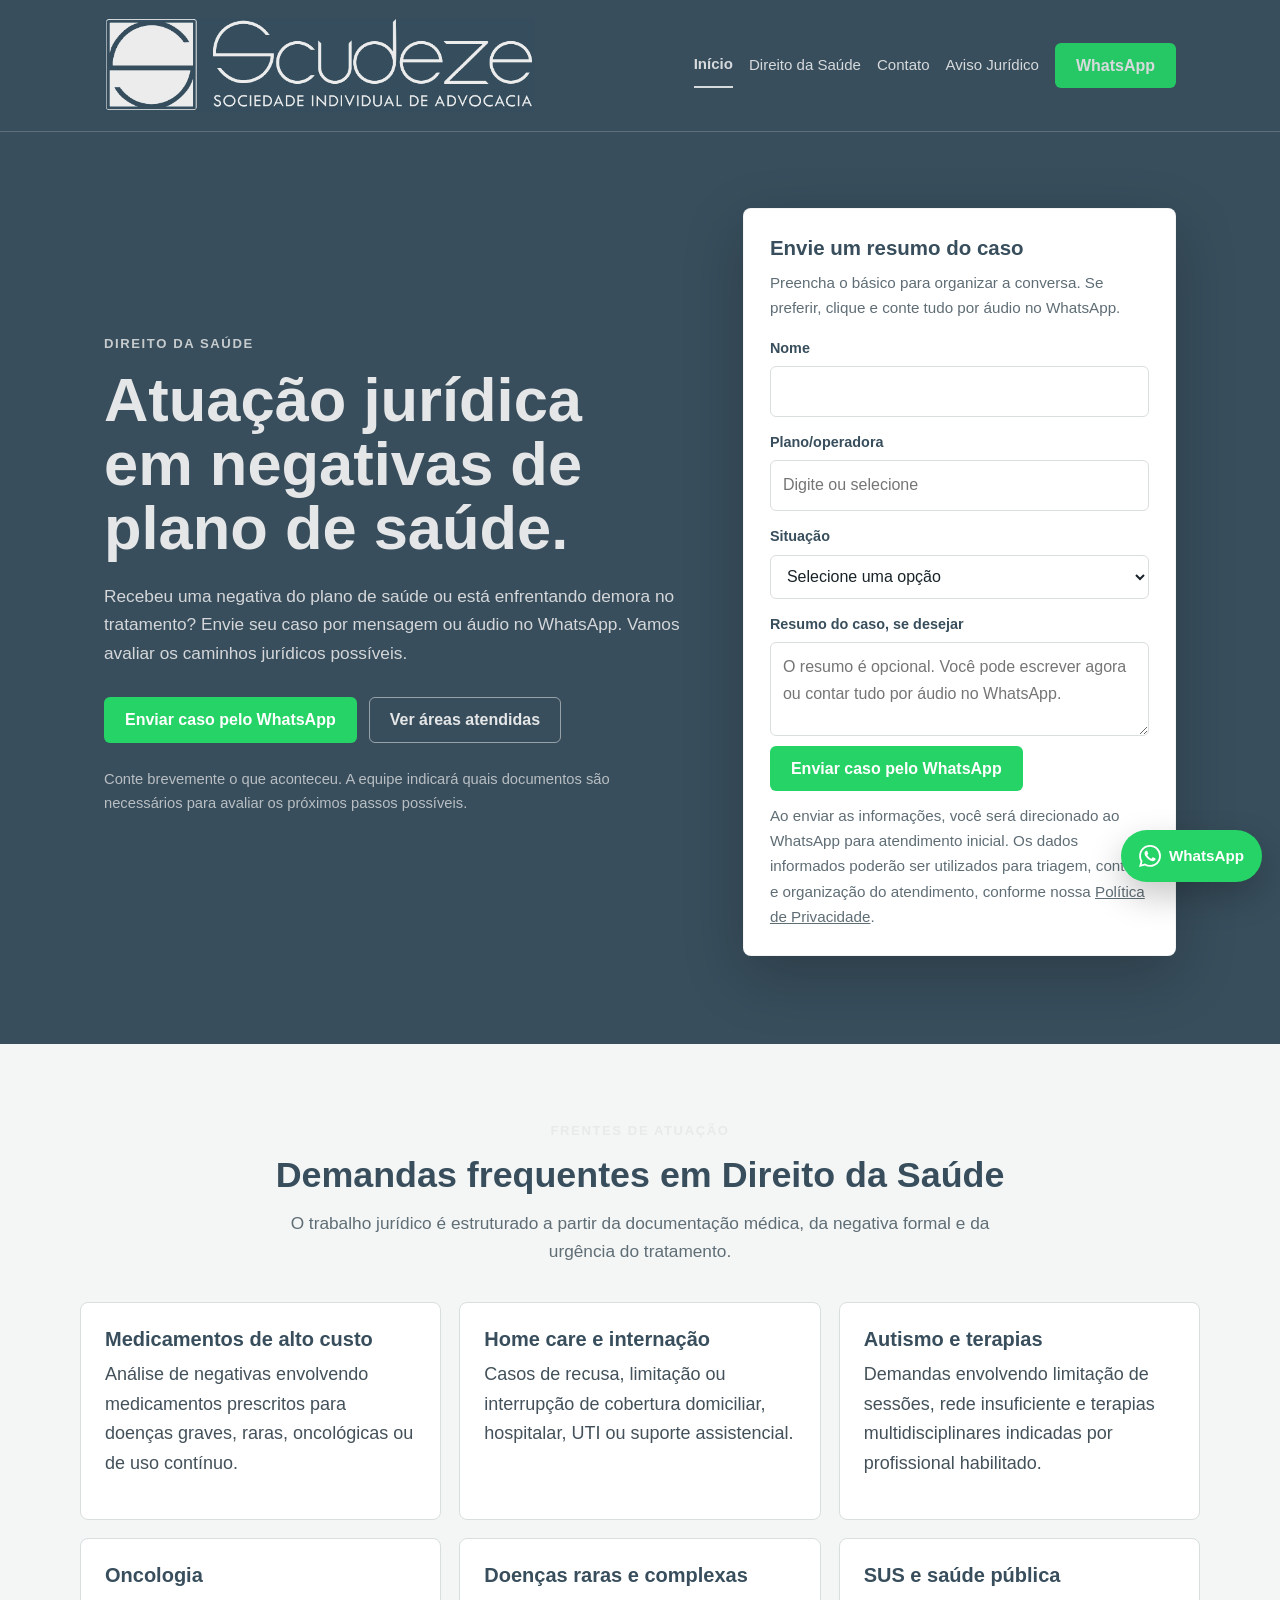
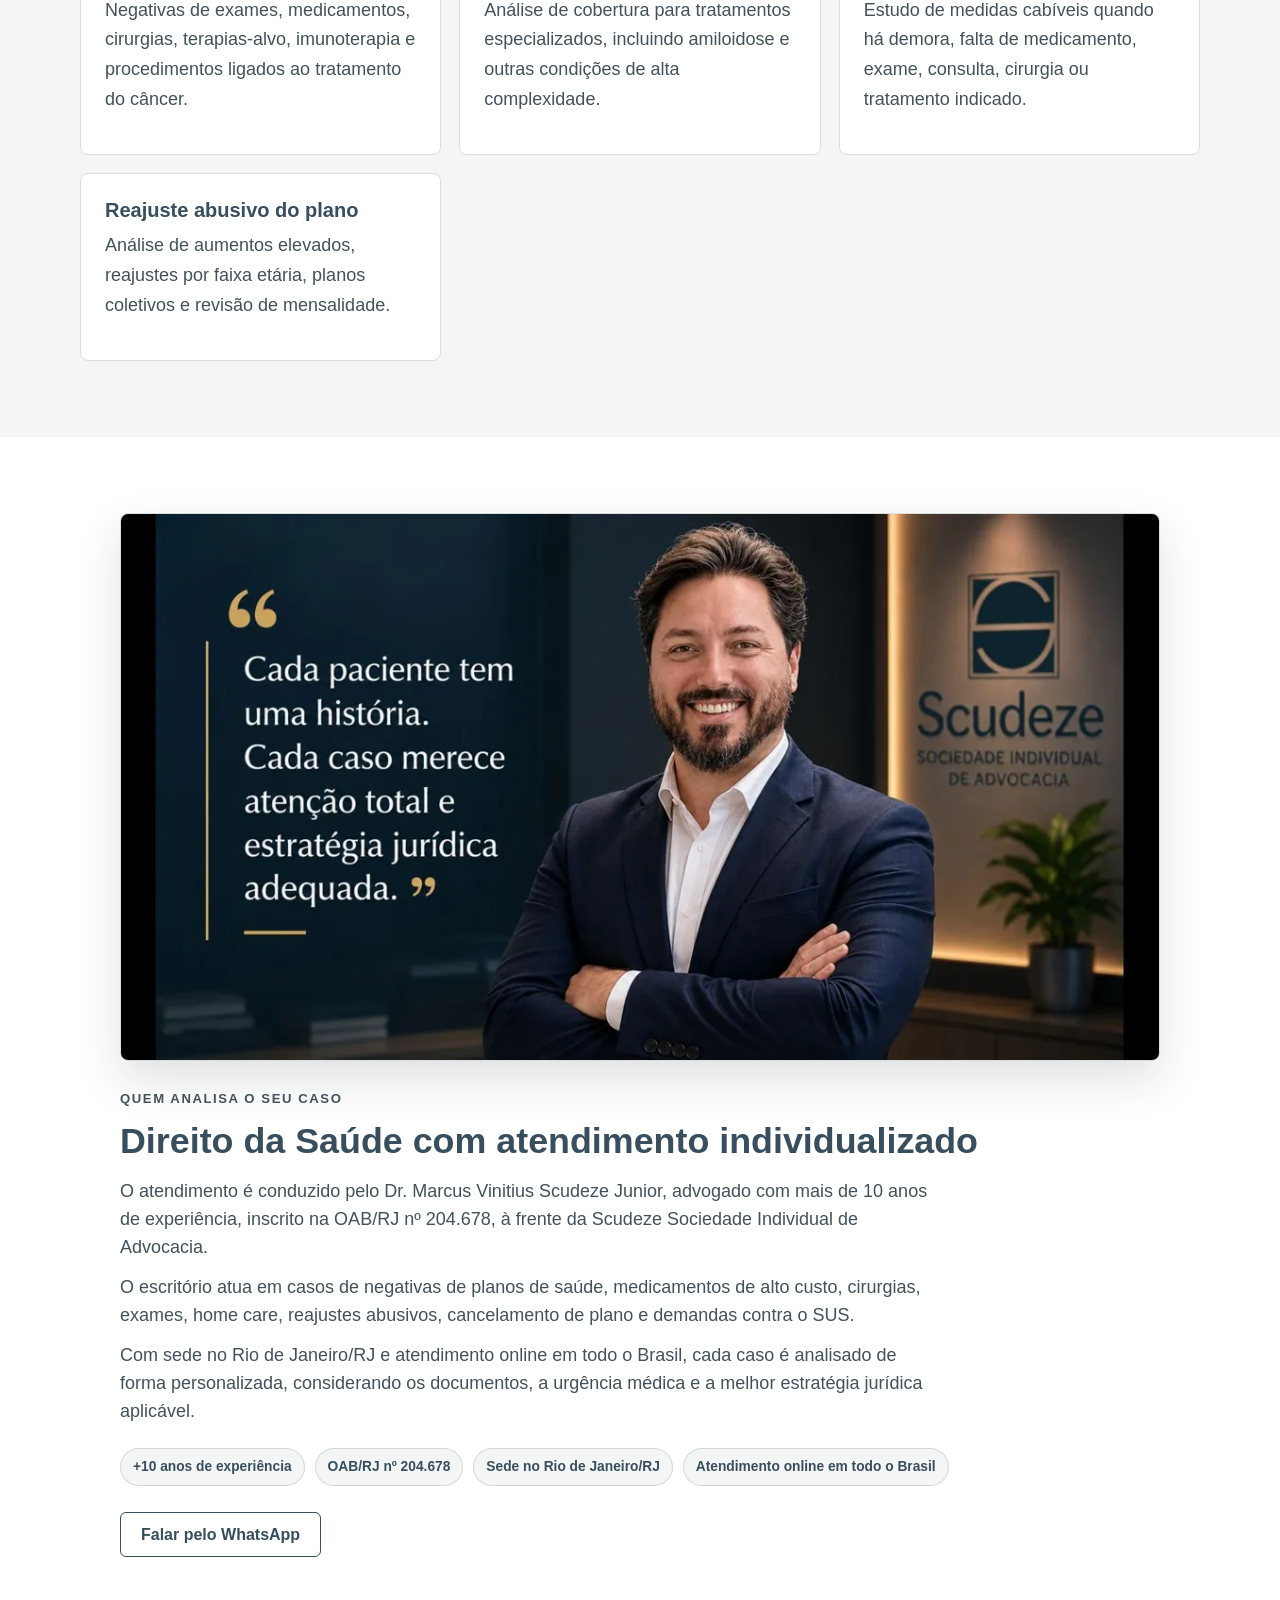
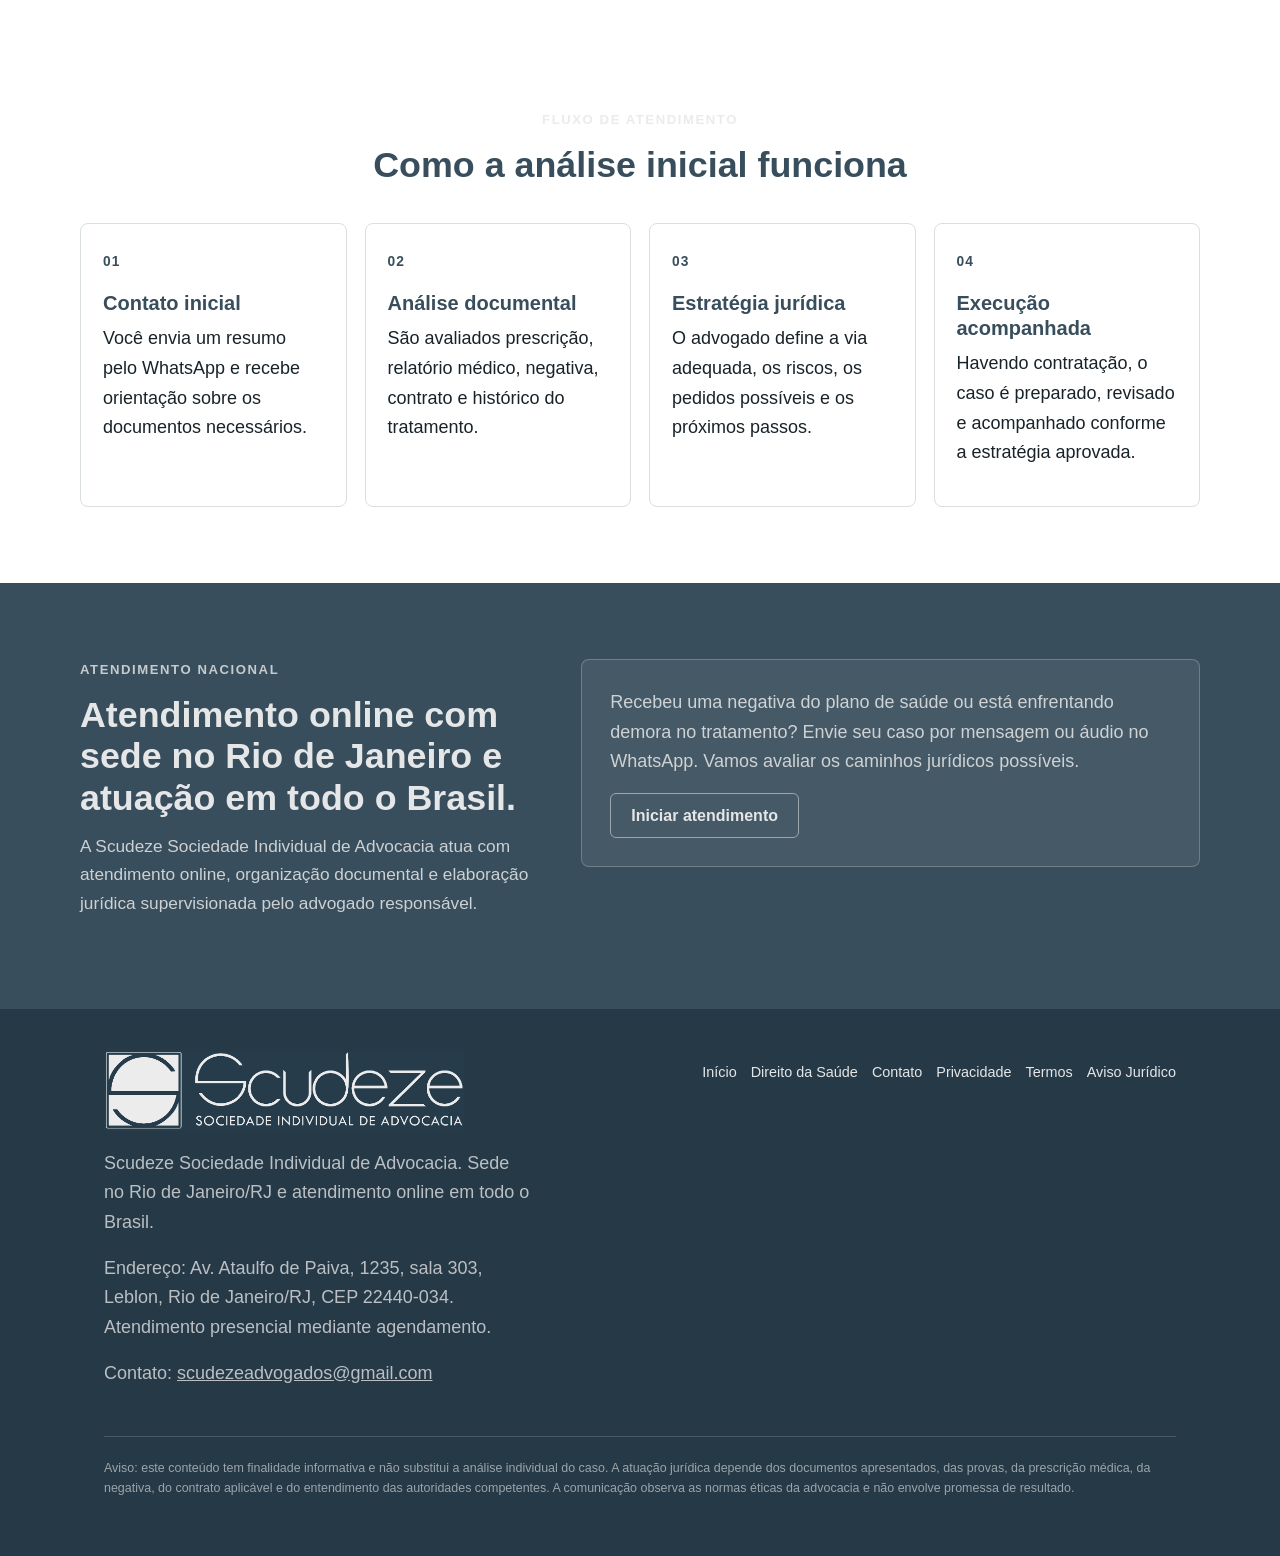
==== index.html @ 0964e311 "feat: publish static site" ====
<!DOCTYPE html>
<html lang="pt-BR">
<head>
  <meta charset="UTF-8" />
  <meta name="viewport" content="width=device-width, initial-scale=1.0" />
  <meta name="robots" content="index, follow" />
  <title>Direito da Saúde e Negativas de Plano | Scudeze Sociedade Individual de Advocacia</title>
  <meta name="description" content="Atuação jurídica em Direito da Saúde: negativas de plano de saúde, medicamentos de alto custo, home care, autismo, oncologia, internações e tratamentos complexos." />
  <link rel="canonical" href="https://scudezeadvogados.com.br/" />
  <meta property="og:type" content="website" />
  <meta property="og:title" content="Direito da Saúde e Negativas de Plano | Scudeze Sociedade Individual de Advocacia" />
  <meta property="og:description" content="Atuação jurídica em negativas de plano de saúde, medicamentos de alto custo, oncologia, autismo e tratamentos complexos." />
  <meta property="og:url" content="https://scudezeadvogados.com.br/" />
  <meta property="og:image" content="https://scudezeadvogados.com.br/assets/logo-scudeze-transparente.png" />
  <meta name="twitter:card" content="summary_large_image" />
  <!-- Meta Domain Verification: inserir aqui a meta tag oficial quando a Meta fornecer o código. -->
  <link rel="preload" href="assets/logo-scudeze-transparente.png" as="image" />
  <link rel="preload" href="assets/styles.css" as="style" />
  <link rel="stylesheet" href="assets/styles.css" />
  <script type="application/ld+json">
  {
    "@context": "https://schema.org",
    "@type": "LegalService",
    "name": "Scudeze Sociedade Individual de Advocacia",
    "url": "https://scudezeadvogados.com.br/",
    "image": "https://scudezeadvogados.com.br/assets/logo-scudeze-transparente.png",
    "telephone": "+5521978479229",
    "email": "scudezeadvogados@gmail.com",
    "address": {
      "@type": "PostalAddress",
      "streetAddress": "Av. Ataulfo de Paiva, 1235, sala 303",
      "addressLocality": "Rio de Janeiro",
      "addressRegion": "RJ",
      "postalCode": "22440-034",
      "addressCountry": "BR"
    },
    "areaServed": {
      "@type": "Country",
      "name": "Brasil"
    },
    "knowsAbout": ["Direito da Saúde", "Planos de Saúde", "SUS"],
    "serviceType": ["Direito da Saúde", "Negativas de plano de saúde", "Medicamentos de alto custo"],
    "founder": {
      "@type": "Attorney",
      "name": "Marcus Vinitius Scudeze"
    }
  }
  </script>
</head>
<body>
  <header class="site-header" role="banner">
    <div class="header-inner">
      <a class="brand-link" href="index.html" aria-label="Página inicial — Scudeze Sociedade Individual de Advocacia">
        <img class="brand-logo" src="assets/logo-scudeze-transparente.png" alt="Scudeze Sociedade Individual de Advocacia" />
      </a>
      <nav class="site-nav" role="navigation" aria-label="Menu principal">
        <a href="index.html" class="active" aria-current="page">Início</a>
        <a href="direito-da-saude.html">Direito da Saúde</a>
        <a href="contato.html">Contato</a>
        <a href="aviso-juridico.html">Aviso Jurídico</a>
        <a class="nav-cta" href="#" onclick="sendTopic(event, 'uma questão de Direito da Saúde')" aria-label="Falar pelo WhatsApp">WhatsApp</a>
      </nav>
    </div>
  </header>

  <main role="main">
    <section class="hero" aria-label="Apresentação">
      <div class="hero-inner">
        <div>
          <p class="eyebrow">Direito da Saúde</p>
          <h1>Atuação jurídica em negativas de plano de saúde.</h1>
          <p class="hero-copy">
            Recebeu uma negativa do plano de saúde ou está enfrentando demora no
            tratamento? Envie seu caso por mensagem ou áudio no WhatsApp. Vamos
            avaliar os caminhos jurídicos possíveis.
          </p>
          <div class="hero-actions">
            <a class="button" href="#" onclick="sendTopic(event, 'negativa de plano de saúde')" aria-label="Enviar caso pelo WhatsApp" data-event="click_whatsapp_cta">Enviar caso pelo WhatsApp</a>
            <a class="button-light" href="direito-da-saude.html">Ver áreas atendidas</a>
          </div>
          <p class="hero-note">
            Conte brevemente o que aconteceu. A equipe indicará quais documentos
            são necessários para avaliar os próximos passos possíveis.
          </p>
        </div>

        <form class="intake-panel" onsubmit="sendIntake(event)" aria-label="Formulário de contato inicial">
          <h2>Envie um resumo do caso</h2>
          <p>Preencha o básico para organizar a conversa. Se preferir, clique e conte tudo por áudio no WhatsApp.</p>
          <label for="nome">Nome</label>
          <input id="nome" name="nome" type="text" autocomplete="name" />
          <label for="plano">Plano/operadora</label>
          <input id="plano" name="plano" type="text" list="planos" placeholder="Digite ou selecione" />
          <datalist id="planos">
            <option value="Amil"></option>
            <option value="Bradesco Saúde"></option>
            <option value="SulAmérica"></option>
            <option value="Unimed"></option>
            <option value="Golden Cross"></option>
            <option value="NotreDame Intermédica"></option>
            <option value="Hapvida"></option>
            <option value="Assim Saúde"></option>
            <option value="MedSênior"></option>
            <option value="Prevent Senior"></option>
            <option value="Porto Seguro Saúde"></option>
            <option value="Omint"></option>
            <option value="Cassi"></option>
            <option value="Geap"></option>
            <option value="Saúde Caixa"></option>
            <option value="Petrobras Saúde"></option>
            <option value="Care Plus"></option>
            <option value="Allianz Saúde"></option>
            <option value="Outro / não sei informar"></option>
          </datalist>
          <label for="situacao">Situação</label>
          <select id="situacao" name="situacao">
            <option value="">Selecione uma opção</option>
            <option>Negativa de cirurgia</option>
            <option>Negativa de medicamento de alto custo</option>
            <option>Negativa de exame</option>
            <option>Negativa de internação</option>
            <option>Home care negado ou reduzido</option>
            <option>Demora na autorização</option>
            <option>Reajuste/aumento abusivo do plano</option>
            <option>Cancelamento ou suspensão do plano</option>
            <option>Reembolso negado</option>
            <option>Tratamento fora do rol da ANS</option>
            <option>SUS / fornecimento pelo Estado ou Município</option>
            <option>Outro caso de saúde</option>
          </select>
          <label for="descricao">Resumo do caso, se desejar</label>
          <textarea id="descricao" name="descricao" placeholder="O resumo é opcional. Você pode escrever agora ou contar tudo por áudio no WhatsApp."></textarea>
          <button class="button" type="submit" data-event="form_whatsapp_submit">Enviar caso pelo WhatsApp</button>
          <p class="form-disclaimer">Ao enviar as informações, você será direcionado ao WhatsApp para atendimento inicial. Os dados informados poderão ser utilizados para triagem, contato e organização do atendimento, conforme nossa <a href="politica-de-privacidade.html">Política de Privacidade</a>.</p>
        </form>
      </div>
    </section>

    <section class="section section-muted" aria-label="Áreas de atuação">
      <div class="section-inner">
        <div class="section-head center">
          <p class="eyebrow">Frentes de atuação</p>
          <h2>Demandas frequentes em Direito da Saúde</h2>
          <p class="lead">O trabalho jurídico é estruturado a partir da documentação médica, da negativa formal e da urgência do tratamento.</p>
        </div>
        <div class="grid">
          <article class="card">
            <h3>Medicamentos de alto custo</h3>
            <p>Análise de negativas envolvendo medicamentos prescritos para doenças graves, raras, oncológicas ou de uso contínuo.</p>
          </article>
          <article class="card">
            <h3>Home care e internação</h3>
            <p>Casos de recusa, limitação ou interrupção de cobertura domiciliar, hospitalar, UTI ou suporte assistencial.</p>
          </article>
          <article class="card">
            <h3>Autismo e terapias</h3>
            <p>Demandas envolvendo limitação de sessões, rede insuficiente e terapias multidisciplinares indicadas por profissional habilitado.</p>
          </article>
          <article class="card">
            <h3>Oncologia</h3>
            <p>Negativas de exames, medicamentos, cirurgias, terapias-alvo, imunoterapia e procedimentos ligados ao tratamento do câncer.</p>
          </article>
          <article class="card">
            <h3>Doenças raras e complexas</h3>
            <p>Análise de cobertura para tratamentos especializados, incluindo amiloidose e outras condições de alta complexidade.</p>
          </article>
          <article class="card">
            <h3>SUS e saúde pública</h3>
            <p>Estudo de medidas cabíveis quando há demora, falta de medicamento, exame, consulta, cirurgia ou tratamento indicado.</p>
          </article>
          <article class="card">
            <h3>Reajuste abusivo do plano</h3>
            <p>Análise de aumentos elevados, reajustes por faixa etária, planos coletivos e revisão de mensalidade.</p>
          </article>
        </div>
      </div>
    </section>

    <section class="section authority-section" aria-label="Direito da Saúde com atendimento individualizado">
      <div class="section-inner authority-grid">
        <div class="authority-media">
          <img
            src="assets/dr-marcus-direito-saude.webp"
            alt="Dr. Marcus Vinitius Scudeze Junior, advogado com atuação em Direito da Saúde no Rio de Janeiro"
            loading="lazy"
            width="1200"
            height="630"
          />
        </div>
        <div class="authority-copy">
          <p class="eyebrow">Quem analisa o seu caso</p>
          <h2>Direito da Saúde com atendimento individualizado</h2>
          <p>
            O atendimento é conduzido pelo Dr. Marcus Vinitius Scudeze Junior,
            advogado com mais de 10 anos de experiência, inscrito na OAB/RJ nº
            204.678, à frente da Scudeze Sociedade Individual de Advocacia.
          </p>
          <p>
            O escritório atua em casos de negativas de planos de saúde,
            medicamentos de alto custo, cirurgias, exames, home care, reajustes
            abusivos, cancelamento de plano e demandas contra o SUS.
          </p>
          <p>
            Com sede no Rio de Janeiro/RJ e atendimento online em todo o Brasil,
            cada caso é analisado de forma personalizada, considerando os
            documentos, a urgência médica e a melhor estratégia jurídica aplicável.
          </p>
          <div class="trust-badges" aria-label="Informações institucionais">
            <span>+10 anos de experiência</span>
            <span>OAB/RJ nº 204.678</span>
            <span>Sede no Rio de Janeiro/RJ</span>
            <span>Atendimento online em todo o Brasil</span>
          </div>
          <a class="button-secondary" href="#" onclick="sendTopic(event, 'um caso de Direito da Saúde')">Falar pelo WhatsApp</a>
        </div>
      </div>
    </section>

    <section class="section" aria-label="Fluxo de atendimento">
      <div class="section-inner">
        <div class="section-head center">
          <p class="eyebrow">Fluxo de atendimento</p>
          <h2>Como a análise inicial funciona</h2>
        </div>
        <div class="number-list">
          <article class="step">
            <h3>Contato inicial</h3>
            <p>Você envia um resumo pelo WhatsApp e recebe orientação sobre os documentos necessários.</p>
          </article>
          <article class="step">
            <h3>Análise documental</h3>
            <p>São avaliados prescrição, relatório médico, negativa, contrato e histórico do tratamento.</p>
          </article>
          <article class="step">
            <h3>Estratégia jurídica</h3>
            <p>O advogado define a via adequada, os riscos, os pedidos possíveis e os próximos passos.</p>
          </article>
          <article class="step">
            <h3>Execução acompanhada</h3>
            <p>Havendo contratação, o caso é preparado, revisado e acompanhado conforme a estratégia aprovada.</p>
          </article>
        </div>
      </div>
    </section>

    <section class="section section-blue" aria-label="Sobre o escritório">
      <div class="section-inner split">
        <div>
          <p class="eyebrow">Atendimento nacional</p>
          <h2>Atendimento online com sede no Rio de Janeiro e atuação em todo o Brasil.</h2>
          <p class="lead">
            A Scudeze Sociedade Individual de Advocacia atua com atendimento online,
            organização documental e elaboração jurídica supervisionada pelo advogado
            responsável.
          </p>
        </div>
        <div class="fact-box">
          <p>
            Recebeu uma negativa do plano de saúde ou está enfrentando demora no
            tratamento? Envie seu caso por mensagem ou áudio no WhatsApp. Vamos
            avaliar os caminhos jurídicos possíveis.
          </p>
          <a class="button-light" href="contato.html">Iniciar atendimento</a>
        </div>
      </div>
    </section>
  </main>

  <footer class="site-footer" role="contentinfo">
    <div class="footer-inner">
      <div>
        <img class="footer-logo" src="assets/logo-scudeze-transparente.png" alt="Scudeze Sociedade Individual de Advocacia" loading="lazy" />
        <p>Scudeze Sociedade Individual de Advocacia. Sede no Rio de Janeiro/RJ e atendimento online em todo o Brasil.</p>
        <p>Endereço: Av. Ataulfo de Paiva, 1235, sala 303, Leblon, Rio de Janeiro/RJ, CEP 22440-034. Atendimento presencial mediante agendamento.</p>
        <p>Contato: <a href="mailto:scudezeadvogados@gmail.com">scudezeadvogados@gmail.com</a></p>
      </div>
      <nav class="footer-links" aria-label="Links do rodapé">
        <a href="index.html">Início</a>
        <a href="direito-da-saude.html">Direito da Saúde</a>
        <a href="contato.html">Contato</a>
        <a href="politica-de-privacidade.html">Privacidade</a>
        <a href="termos-de-uso.html">Termos</a>
        <a href="aviso-juridico.html">Aviso Jurídico</a>
      </nav>
      <p class="legal-note">
        Aviso: este conteúdo tem finalidade informativa e não substitui a análise individual do caso. A atuação jurídica depende dos documentos apresentados, das provas, da prescrição médica, da negativa, do contrato aplicável e do entendimento das autoridades competentes. A comunicação observa as normas éticas da advocacia e não envolve promessa de resultado.
      </p>
    </div>
  </footer>
  <a class="floating-whatsapp" href="#" onclick="sendTopic(event, 'um atendimento inicial em Direito da Saúde')" aria-label="Iniciar atendimento pelo WhatsApp" data-event="click_whatsapp_float">
    <svg aria-hidden="true" viewBox="0 0 24 24" focusable="false">
      <path d="M17.47 14.38c-.3-.15-1.76-.87-2.03-.97-.27-.1-.47-.15-.67.15-.2.3-.77.97-.94 1.16-.17.2-.35.22-.64.08-.3-.15-1.26-.46-2.39-1.48-.88-.79-1.48-1.76-1.65-2.06-.17-.3-.02-.46.13-.61.13-.13.3-.35.45-.52.15-.17.2-.3.3-.5.1-.2.05-.37-.03-.52-.07-.15-.67-1.61-.92-2.21-.24-.58-.49-.5-.67-.51h-.57c-.2 0-.52.07-.79.37-.27.3-1.04 1.02-1.04 2.48s1.07 2.88 1.21 3.07c.15.2 2.1 3.2 5.08 4.49.71.31 1.26.49 1.69.63.71.23 1.36.2 1.87.12.57-.09 1.76-.72 2.01-1.41.25-.69.25-1.29.17-1.41-.07-.12-.27-.2-.57-.35z"/>
      <path d="M12.05 0C5.5 0 .16 5.34.16 11.89c0 2.1.55 4.14 1.59 5.95L.06 24l6.31-1.65a11.88 11.88 0 0 0 5.68 1.45h.01c6.55 0 11.89-5.34 11.89-11.89A11.82 11.82 0 0 0 12.05 0zm0 21.79h-.01a9.87 9.87 0 0 1-5.03-1.38l-.36-.21-3.74.98 1-3.65-.24-.37a9.86 9.86 0 0 1-1.51-5.26c0-5.45 4.44-9.88 9.89-9.88 2.64 0 5.12 1.03 6.99 2.9a9.82 9.82 0 0 1 2.89 6.99c0 5.45-4.44 9.88-9.88 9.88z"/>
    </svg>
    <strong>WhatsApp</strong>
  </a>
  <script src="assets/site.js" defer></script>
</body>
</html>
---- assets/styles.css ----
:root {
  --brand-blue: #384E5C;
  --brand-blue-dark: #253946;
  --brand-light: #E5E6E7;
  --paper: #ffffff;
  --mist: #f4f6f6;
  --ink: #182329;
  --muted: #5f6d75;
  --line: #d9dedf;
  --whatsapp: #25D366;
  --max: 1120px;
  --font-text: "Segoe UI", Arial, sans-serif;
  --font-accent: "Tw Cen MT", "Segoe UI", Arial, sans-serif;
}

*, *::before, *::after {
  box-sizing: border-box;
}

html {
  scroll-behavior: smooth;
  -webkit-text-size-adjust: 100%;
}

body {
  margin: 0;
  color: var(--ink);
  background: var(--paper);
  font-family: var(--font-text);
  font-size: 18px;
  line-height: 1.65;
}

a {
  color: inherit;
}

h1, h2, h3, h4, p {
  margin-top: 0;
}

h1 {
  margin-bottom: 22px;
  font-size: clamp(2.35rem, 4.8vw, 4.4rem);
  font-weight: 700;
  line-height: 1.04;
  letter-spacing: 0;
}

h2 {
  margin-bottom: 12px;
  color: var(--brand-blue);
  font-size: clamp(1.7rem, 2.8vw, 2.45rem);
  font-weight: 700;
  line-height: 1.16;
  letter-spacing: 0;
}

h3 {
  margin-bottom: 8px;
  color: var(--brand-blue);
  font-size: 1.25rem;
  font-weight: 700;
  line-height: 1.25;
}

p {
  margin-bottom: 1rem;
}

.site-header {
  background: var(--brand-blue);
  color: var(--brand-light);
  border-bottom: 1px solid rgba(229, 230, 231, .22);
}

.header-inner {
  width: min(100%, var(--max));
  margin: 0 auto;
  padding: 18px 24px;
  display: flex;
  align-items: center;
  justify-content: space-between;
  gap: 28px;
}

.brand-link {
  display: inline-flex;
  align-items: center;
  flex: 0 1 auto;
  text-decoration: none;
}

.brand-logo {
  display: block;
  width: clamp(300px, 34vw, 430px);
  height: auto;
  max-width: 100%;
}

.site-nav {
  display: flex;
  flex-wrap: wrap;
  align-items: center;
  justify-content: flex-end;
  gap: 8px 16px;
  font-size: .94rem;
}

.site-nav a {
  min-height: 44px;
  display: inline-flex;
  align-items: center;
  color: var(--brand-light);
  text-decoration: none;
  opacity: .92;
}

.site-nav a:hover,
.site-nav a:focus {
  opacity: 1;
  text-decoration: underline;
  text-underline-offset: 5px;
}

.site-nav a.active {
  border-bottom: 2px solid var(--brand-light);
  font-weight: 700;
  pointer-events: none;
}

.nav-cta,
.button,
.button-secondary,
.button-light {
  min-height: 44px;
  min-width: 44px;
  padding: 12px 20px;
  display: inline-flex;
  align-items: center;
  justify-content: center;
  border: 1px solid transparent;
  border-radius: 6px;
  font: inherit;
  font-size: 1rem;
  font-weight: 700;
  line-height: 1.2;
  text-decoration: none;
  cursor: pointer;
}

.nav-cta,
.button {
  background: var(--whatsapp);
  color: #ffffff;
}

.button-secondary {
  background: transparent;
  color: var(--brand-blue);
  border-color: var(--brand-blue);
}

.button-light {
  background: transparent;
  color: var(--brand-light);
  border-color: rgba(229, 230, 231, .55);
}

.hero {
  background: var(--brand-blue);
  color: var(--brand-light);
}

.hero-inner {
  width: min(100%, var(--max));
  min-height: 620px;
  margin: 0 auto;
  padding: 76px 24px 88px;
  display: grid;
  grid-template-columns: minmax(0, 1.05fr) minmax(330px, .78fr);
  align-items: center;
  gap: 56px;
}

.eyebrow {
  margin: 0 0 14px;
  color: rgba(229, 230, 231, .82);
  font-size: .82rem;
  font-weight: 800;
  font-family: var(--font-accent);
  letter-spacing: .12em;
  text-transform: uppercase;
}

.hero-copy,
.lead {
  color: var(--muted);
  font-size: 1.08rem;
}

.hero-copy {
  max-width: 670px;
  margin-bottom: 30px;
  color: rgba(229, 230, 231, .9);
}

.hero-actions,
.section-actions {
  display: flex;
  flex-wrap: wrap;
  gap: 12px;
  align-items: center;
}

.hero-note {
  max-width: 620px;
  margin-top: 24px;
  color: rgba(229, 230, 231, .74);
  font-size: .92rem;
}

.intake-panel {
  background: var(--paper);
  color: var(--ink);
  border: 1px solid rgba(229, 230, 231, .44);
  border-radius: 8px;
  padding: 26px;
  box-shadow: 0 20px 60px rgba(0, 0, 0, .22);
}

.intake-panel h2 {
  margin-bottom: 10px;
  color: var(--brand-blue);
  font-size: 1.28rem;
  line-height: 1.24;
}

.intake-panel p,
.form-disclaimer {
  color: var(--muted);
  font-size: .95rem;
}

.intake-panel label {
  display: block;
  margin: 14px 0 6px;
  color: var(--brand-blue);
  font-size: .9rem;
  font-weight: 700;
}

.intake-panel input,
.intake-panel select,
.intake-panel textarea {
  width: 100%;
  min-height: 44px;
  padding: 11px 12px;
  border: 1px solid var(--line);
  border-radius: 6px;
  color: var(--ink);
  background: #ffffff;
  font: inherit;
  font-size: 1rem;
}

.intake-panel textarea {
  min-height: 94px;
  resize: vertical;
}

.form-disclaimer {
  margin: 12px 0 0;
}

.section {
  padding: 76px 24px;
}

.section-muted {
  background: var(--mist);
}

.section-blue {
  background: var(--brand-blue);
  color: var(--brand-light);
}

.section-inner {
  width: min(100%, var(--max));
  margin: 0 auto;
}

.section-head {
  max-width: 760px;
  margin-bottom: 36px;
}

.section-head.center {
  margin-left: auto;
  margin-right: auto;
  text-align: center;
}

.section-blue h2 {
  color: var(--brand-light);
}

.section-blue .lead {
  color: rgba(229, 230, 231, .86);
}

.grid {
  display: grid;
  grid-template-columns: repeat(3, minmax(0, 1fr));
  gap: 18px;
}

.grid.two {
  grid-template-columns: repeat(2, minmax(0, 1fr));
}

.card,
.step,
.article-card {
  background: #ffffff;
  border: 1px solid var(--line);
  border-radius: 8px;
}

.card {
  padding: 24px;
}

.card p,
.card li,
.article-card p,
.article-card li {
  color: #43515a;
}

.number-list {
  display: grid;
  grid-template-columns: repeat(4, minmax(0, 1fr));
  gap: 18px;
  counter-reset: steps;
}

.step {
  padding: 22px;
  counter-increment: steps;
}

.step::before {
  content: counter(steps, decimal-leading-zero);
  display: inline-flex;
  margin-bottom: 18px;
  color: var(--brand-blue);
  font-size: .86rem;
  font-weight: 800;
  letter-spacing: .08em;
}

.split {
  display: grid;
  grid-template-columns: minmax(0, .85fr) minmax(0, 1.15fr);
  gap: 44px;
  align-items: start;
}

.fact-box {
  padding: 28px;
  background: rgba(229, 230, 231, .08);
  border: 1px solid rgba(229, 230, 231, .25);
  border-radius: 8px;
}

.fact-box p {
  color: rgba(229, 230, 231, .86);
}

.authority-section {
  background: #ffffff;
}

.authority-grid {
  display: grid;
  grid-template-columns: 1fr;
  gap: 28px;
  max-width: 1040px;
}

.authority-media {
  display: flex;
  align-items: center;
}

.authority-media img {
  width: 100%;
  height: auto;
  border-radius: 8px;
  border: 1px solid var(--line);
  object-fit: contain;
  object-position: center;
  box-shadow: 0 18px 46px rgba(24, 35, 41, .14);
}

.authority-copy p {
  color: #43515a;
  margin: 0 0 12px;
  line-height: 1.56;
  max-width: 820px;
}

.authority-copy h2 {
  margin-bottom: 14px;
}

.trust-badges {
  margin: 22px 0 26px;
  display: flex;
  flex-wrap: wrap;
  gap: 10px;
}

.trust-badges span {
  display: inline-flex;
  align-items: center;
  min-height: 36px;
  padding: 7px 12px;
  border: 1px solid rgba(56, 78, 92, .18);
  border-radius: 999px;
  background: var(--mist);
  color: var(--brand-blue);
  font-size: .86rem;
  font-weight: 700;
}

.content-page {
  background: var(--mist);
}

.page-hero {
  background: var(--brand-blue);
  color: var(--brand-light);
  padding: 70px 24px;
}

.page-hero-inner,
.content-wrap {
  width: min(100%, 920px);
  margin: 0 auto;
}

.page-hero h1 {
  font-size: clamp(2.15rem, 4.2vw, 3.4rem);
}

.page-hero p {
  max-width: 760px;
  color: rgba(229, 230, 231, .88);
  font-size: 1.08rem;
}

.content-wrap {
  padding: 56px 24px 80px;
}

.article-card {
  padding: 38px;
}

.article-card h2 {
  margin-top: 34px;
  font-size: 1.55rem;
}

.article-card h2:first-child {
  margin-top: 0;
}

.article-card ul {
  padding-left: 1.2rem;
}

.site-footer {
  background: var(--brand-blue-dark);
  color: rgba(229, 230, 231, .78);
}

.footer-inner {
  width: min(100%, var(--max));
  margin: 0 auto;
  padding: 42px 24px;
  display: grid;
  grid-template-columns: minmax(0, .82fr) minmax(520px, 1.18fr);
  gap: 32px;
}

.footer-logo {
  display: block;
  width: clamp(260px, 30vw, 360px);
  height: auto;
  margin-bottom: 18px;
}

.footer-links {
  display: flex;
  flex-wrap: wrap;
  gap: 8px 14px;
  align-content: start;
  justify-content: flex-end;
}

.footer-links a {
  min-height: 44px;
  display: inline-flex;
  align-items: center;
  color: var(--brand-light);
  font-size: .9rem;
  text-decoration: none;
}

.footer-links a:hover,
.footer-links a:focus {
  text-decoration: underline;
}

.legal-note {
  grid-column: 1 / -1;
  padding-top: 22px;
  border-top: 1px solid rgba(229, 230, 231, .18);
  color: rgba(229, 230, 231, .62);
  font-size: .78rem;
  line-height: 1.55;
}

.floating-whatsapp {
  position: fixed;
  right: 18px;
  bottom: 18px;
  z-index: 30;
  min-height: 52px;
  padding: 0 18px;
  display: inline-flex;
  align-items: center;
  justify-content: center;
  gap: 8px;
  border-radius: 999px;
  background: var(--whatsapp);
  color: #ffffff;
  font-size: .95rem;
  text-decoration: none;
  box-shadow: 0 14px 34px rgba(0, 0, 0, .22);
}

.floating-whatsapp svg {
  width: 22px;
  height: 22px;
  fill: currentColor;
  flex: 0 0 auto;
}

@media (max-width: 980px) {
  .header-inner {
    align-items: flex-start;
    flex-direction: column;
  }

  .site-nav {
    justify-content: flex-start;
  }

  .hero-inner,
  .split,
  .authority-grid,
  .footer-inner {
    grid-template-columns: 1fr;
  }

  .hero-inner {
    min-height: auto;
    padding-top: 58px;
  }

  .grid,
  .grid.two,
  .number-list {
    grid-template-columns: 1fr;
  }

  .footer-links {
    justify-content: flex-start;
  }

  .authority-media img {
    max-height: none;
  }
}

@media (max-width: 560px) {
  body {
    font-size: 16px;
    line-height: 1.58;
  }

  h1 {
    font-size: clamp(2rem, 10vw, 2.6rem);
  }

  h2 {
    font-size: clamp(1.45rem, 7vw, 1.9rem);
  }

  .header-inner,
  .hero-inner,
  .section,
  .page-hero,
  .content-wrap,
  .footer-inner {
    padding-left: 18px;
    padding-right: 18px;
  }

  .brand-logo {
    width: min(100%, 340px);
  }

  .nav-cta,
  .button,
  .button-secondary,
  .button-light {
    width: 100%;
  }

  .floating-whatsapp {
    right: 14px;
    bottom: 14px;
    width: 56px;
    height: 56px;
    padding: 0;
  }

  .floating-whatsapp strong {
    position: absolute;
    width: 1px;
    height: 1px;
    overflow: hidden;
    clip: rect(0 0 0 0);
    white-space: nowrap;
  }

  .intake-panel,
  .article-card {
    padding: 22px;
  }
}
---- assets/styles.css ----
:root {
  --brand-blue: #384E5C;
  --brand-blue-dark: #253946;
  --brand-light: #E5E6E7;
  --paper: #ffffff;
  --mist: #f4f6f6;
  --ink: #182329;
  --muted: #5f6d75;
  --line: #d9dedf;
  --whatsapp: #25D366;
  --max: 1120px;
  --font-text: "Segoe UI", Arial, sans-serif;
  --font-accent: "Tw Cen MT", "Segoe UI", Arial, sans-serif;
}

*, *::before, *::after {
  box-sizing: border-box;
}

html {
  scroll-behavior: smooth;
  -webkit-text-size-adjust: 100%;
}

body {
  margin: 0;
  color: var(--ink);
  background: var(--paper);
  font-family: var(--font-text);
  font-size: 18px;
  line-height: 1.65;
}

a {
  color: inherit;
}

h1, h2, h3, h4, p {
  margin-top: 0;
}

h1 {
  margin-bottom: 22px;
  font-size: clamp(2.35rem, 4.8vw, 4.4rem);
  font-weight: 700;
  line-height: 1.04;
  letter-spacing: 0;
}

h2 {
  margin-bottom: 12px;
  color: var(--brand-blue);
  font-size: clamp(1.7rem, 2.8vw, 2.45rem);
  font-weight: 700;
  line-height: 1.16;
  letter-spacing: 0;
}

h3 {
  margin-bottom: 8px;
  color: var(--brand-blue);
  font-size: 1.25rem;
  font-weight: 700;
  line-height: 1.25;
}

p {
  margin-bottom: 1rem;
}

.site-header {
  background: var(--brand-blue);
  color: var(--brand-light);
  border-bottom: 1px solid rgba(229, 230, 231, .22);
}

.header-inner {
  width: min(100%, var(--max));
  margin: 0 auto;
  padding: 18px 24px;
  display: flex;
  align-items: center;
  justify-content: space-between;
  gap: 28px;
}

.brand-link {
  display: inline-flex;
  align-items: center;
  flex: 0 1 auto;
  text-decoration: none;
}

.brand-logo {
  display: block;
  width: clamp(300px, 34vw, 430px);
  height: auto;
  max-width: 100%;
}

.site-nav {
  display: flex;
  flex-wrap: wrap;
  align-items: center;
  justify-content: flex-end;
  gap: 8px 16px;
  font-size: .94rem;
}

.site-nav a {
  min-height: 44px;
  display: inline-flex;
  align-items: center;
  color: var(--brand-light);
  text-decoration: none;
  opacity: .92;
}

.site-nav a:hover,
.site-nav a:focus {
  opacity: 1;
  text-decoration: underline;
  text-underline-offset: 5px;
}

.site-nav a.active {
  border-bottom: 2px solid var(--brand-light);
  font-weight: 700;
  pointer-events: none;
}

.nav-cta,
.button,
.button-secondary,
.button-light {
  min-height: 44px;
  min-width: 44px;
  padding: 12px 20px;
  display: inline-flex;
  align-items: center;
  justify-content: center;
  border: 1px solid transparent;
  border-radius: 6px;
  font: inherit;
  font-size: 1rem;
  font-weight: 700;
  line-height: 1.2;
  text-decoration: none;
  cursor: pointer;
}

.nav-cta,
.button {
  background: var(--whatsapp);
  color: #ffffff;
}

.button-secondary {
  background: transparent;
  color: var(--brand-blue);
  border-color: var(--brand-blue);
}

.button-light {
  background: transparent;
  color: var(--brand-light);
  border-color: rgba(229, 230, 231, .55);
}

.hero {
  background: var(--brand-blue);
  color: var(--brand-light);
}

.hero-inner {
  width: min(100%, var(--max));
  min-height: 620px;
  margin: 0 auto;
  padding: 76px 24px 88px;
  display: grid;
  grid-template-columns: minmax(0, 1.05fr) minmax(330px, .78fr);
  align-items: center;
  gap: 56px;
}

.eyebrow {
  margin: 0 0 14px;
  color: rgba(229, 230, 231, .82);
  font-size: .82rem;
  font-weight: 800;
  font-family: var(--font-accent);
  letter-spacing: .12em;
  text-transform: uppercase;
}

.hero-copy,
.lead {
  color: var(--muted);
  font-size: 1.08rem;
}

.hero-copy {
  max-width: 670px;
  margin-bottom: 30px;
  color: rgba(229, 230, 231, .9);
}

.hero-actions,
.section-actions {
  display: flex;
  flex-wrap: wrap;
  gap: 12px;
  align-items: center;
}

.hero-note {
  max-width: 620px;
  margin-top: 24px;
  color: rgba(229, 230, 231, .74);
  font-size: .92rem;
}

.intake-panel {
  background: var(--paper);
  color: var(--ink);
  border: 1px solid rgba(229, 230, 231, .44);
  border-radius: 8px;
  padding: 26px;
  box-shadow: 0 20px 60px rgba(0, 0, 0, .22);
}

.intake-panel h2 {
  margin-bottom: 10px;
  color: var(--brand-blue);
  font-size: 1.28rem;
  line-height: 1.24;
}

.intake-panel p,
.form-disclaimer {
  color: var(--muted);
  font-size: .95rem;
}

.intake-panel label {
  display: block;
  margin: 14px 0 6px;
  color: var(--brand-blue);
  font-size: .9rem;
  font-weight: 700;
}

.intake-panel input,
.intake-panel select,
.intake-panel textarea {
  width: 100%;
  min-height: 44px;
  padding: 11px 12px;
  border: 1px solid var(--line);
  border-radius: 6px;
  color: var(--ink);
  background: #ffffff;
  font: inherit;
  font-size: 1rem;
}

.intake-panel textarea {
  min-height: 94px;
  resize: vertical;
}

.form-disclaimer {
  margin: 12px 0 0;
}

.section {
  padding: 76px 24px;
}

.section-muted {
  background: var(--mist);
}

.section-blue {
  background: var(--brand-blue);
  color: var(--brand-light);
}

.section-inner {
  width: min(100%, var(--max));
  margin: 0 auto;
}

.section-head {
  max-width: 760px;
  margin-bottom: 36px;
}

.section-head.center {
  margin-left: auto;
  margin-right: auto;
  text-align: center;
}

.section-blue h2 {
  color: var(--brand-light);
}

.section-blue .lead {
  color: rgba(229, 230, 231, .86);
}

.grid {
  display: grid;
  grid-template-columns: repeat(3, minmax(0, 1fr));
  gap: 18px;
}

.grid.two {
  grid-template-columns: repeat(2, minmax(0, 1fr));
}

.card,
.step,
.article-card {
  background: #ffffff;
  border: 1px solid var(--line);
  border-radius: 8px;
}

.card {
  padding: 24px;
}

.card p,
.card li,
.article-card p,
.article-card li {
  color: #43515a;
}

.number-list {
  display: grid;
  grid-template-columns: repeat(4, minmax(0, 1fr));
  gap: 18px;
  counter-reset: steps;
}

.step {
  padding: 22px;
  counter-increment: steps;
}

.step::before {
  content: counter(steps, decimal-leading-zero);
  display: inline-flex;
  margin-bottom: 18px;
  color: var(--brand-blue);
  font-size: .86rem;
  font-weight: 800;
  letter-spacing: .08em;
}

.split {
  display: grid;
  grid-template-columns: minmax(0, .85fr) minmax(0, 1.15fr);
  gap: 44px;
  align-items: start;
}

.fact-box {
  padding: 28px;
  background: rgba(229, 230, 231, .08);
  border: 1px solid rgba(229, 230, 231, .25);
  border-radius: 8px;
}

.fact-box p {
  color: rgba(229, 230, 231, .86);
}

.authority-section {
  background: #ffffff;
}

.authority-grid {
  display: grid;
  grid-template-columns: 1fr;
  gap: 28px;
  max-width: 1040px;
}

.authority-media {
  display: flex;
  align-items: center;
}

.authority-media img {
  width: 100%;
  height: auto;
  border-radius: 8px;
  border: 1px solid var(--line);
  object-fit: contain;
  object-position: center;
  box-shadow: 0 18px 46px rgba(24, 35, 41, .14);
}

.authority-copy p {
  color: #43515a;
  margin: 0 0 12px;
  line-height: 1.56;
  max-width: 820px;
}

.authority-copy h2 {
  margin-bottom: 14px;
}

.trust-badges {
  margin: 22px 0 26px;
  display: flex;
  flex-wrap: wrap;
  gap: 10px;
}

.trust-badges span {
  display: inline-flex;
  align-items: center;
  min-height: 36px;
  padding: 7px 12px;
  border: 1px solid rgba(56, 78, 92, .18);
  border-radius: 999px;
  background: var(--mist);
  color: var(--brand-blue);
  font-size: .86rem;
  font-weight: 700;
}

.content-page {
  background: var(--mist);
}

.page-hero {
  background: var(--brand-blue);
  color: var(--brand-light);
  padding: 70px 24px;
}

.page-hero-inner,
.content-wrap {
  width: min(100%, 920px);
  margin: 0 auto;
}

.page-hero h1 {
  font-size: clamp(2.15rem, 4.2vw, 3.4rem);
}

.page-hero p {
  max-width: 760px;
  color: rgba(229, 230, 231, .88);
  font-size: 1.08rem;
}

.content-wrap {
  padding: 56px 24px 80px;
}

.article-card {
  padding: 38px;
}

.article-card h2 {
  margin-top: 34px;
  font-size: 1.55rem;
}

.article-card h2:first-child {
  margin-top: 0;
}

.article-card ul {
  padding-left: 1.2rem;
}

.site-footer {
  background: var(--brand-blue-dark);
  color: rgba(229, 230, 231, .78);
}

.footer-inner {
  width: min(100%, var(--max));
  margin: 0 auto;
  padding: 42px 24px;
  display: grid;
  grid-template-columns: minmax(0, .82fr) minmax(520px, 1.18fr);
  gap: 32px;
}

.footer-logo {
  display: block;
  width: clamp(260px, 30vw, 360px);
  height: auto;
  margin-bottom: 18px;
}

.footer-links {
  display: flex;
  flex-wrap: wrap;
  gap: 8px 14px;
  align-content: start;
  justify-content: flex-end;
}

.footer-links a {
  min-height: 44px;
  display: inline-flex;
  align-items: center;
  color: var(--brand-light);
  font-size: .9rem;
  text-decoration: none;
}

.footer-links a:hover,
.footer-links a:focus {
  text-decoration: underline;
}

.legal-note {
  grid-column: 1 / -1;
  padding-top: 22px;
  border-top: 1px solid rgba(229, 230, 231, .18);
  color: rgba(229, 230, 231, .62);
  font-size: .78rem;
  line-height: 1.55;
}

.floating-whatsapp {
  position: fixed;
  right: 18px;
  bottom: 18px;
  z-index: 30;
  min-height: 52px;
  padding: 0 18px;
  display: inline-flex;
  align-items: center;
  justify-content: center;
  gap: 8px;
  border-radius: 999px;
  background: var(--whatsapp);
  color: #ffffff;
  font-size: .95rem;
  text-decoration: none;
  box-shadow: 0 14px 34px rgba(0, 0, 0, .22);
}

.floating-whatsapp svg {
  width: 22px;
  height: 22px;
  fill: currentColor;
  flex: 0 0 auto;
}

@media (max-width: 980px) {
  .header-inner {
    align-items: flex-start;
    flex-direction: column;
  }

  .site-nav {
    justify-content: flex-start;
  }

  .hero-inner,
  .split,
  .authority-grid,
  .footer-inner {
    grid-template-columns: 1fr;
  }

  .hero-inner {
    min-height: auto;
    padding-top: 58px;
  }

  .grid,
  .grid.two,
  .number-list {
    grid-template-columns: 1fr;
  }

  .footer-links {
    justify-content: flex-start;
  }

  .authority-media img {
    max-height: none;
  }
}

@media (max-width: 560px) {
  body {
    font-size: 16px;
    line-height: 1.58;
  }

  h1 {
    font-size: clamp(2rem, 10vw, 2.6rem);
  }

  h2 {
    font-size: clamp(1.45rem, 7vw, 1.9rem);
  }

  .header-inner,
  .hero-inner,
  .section,
  .page-hero,
  .content-wrap,
  .footer-inner {
    padding-left: 18px;
    padding-right: 18px;
  }

  .brand-logo {
    width: min(100%, 340px);
  }

  .nav-cta,
  .button,
  .button-secondary,
  .button-light {
    width: 100%;
  }

  .floating-whatsapp {
    right: 14px;
    bottom: 14px;
    width: 56px;
    height: 56px;
    padding: 0;
  }

  .floating-whatsapp strong {
    position: absolute;
    width: 1px;
    height: 1px;
    overflow: hidden;
    clip: rect(0 0 0 0);
    white-space: nowrap;
  }

  .intake-panel,
  .article-card {
    padding: 22px;
  }
}
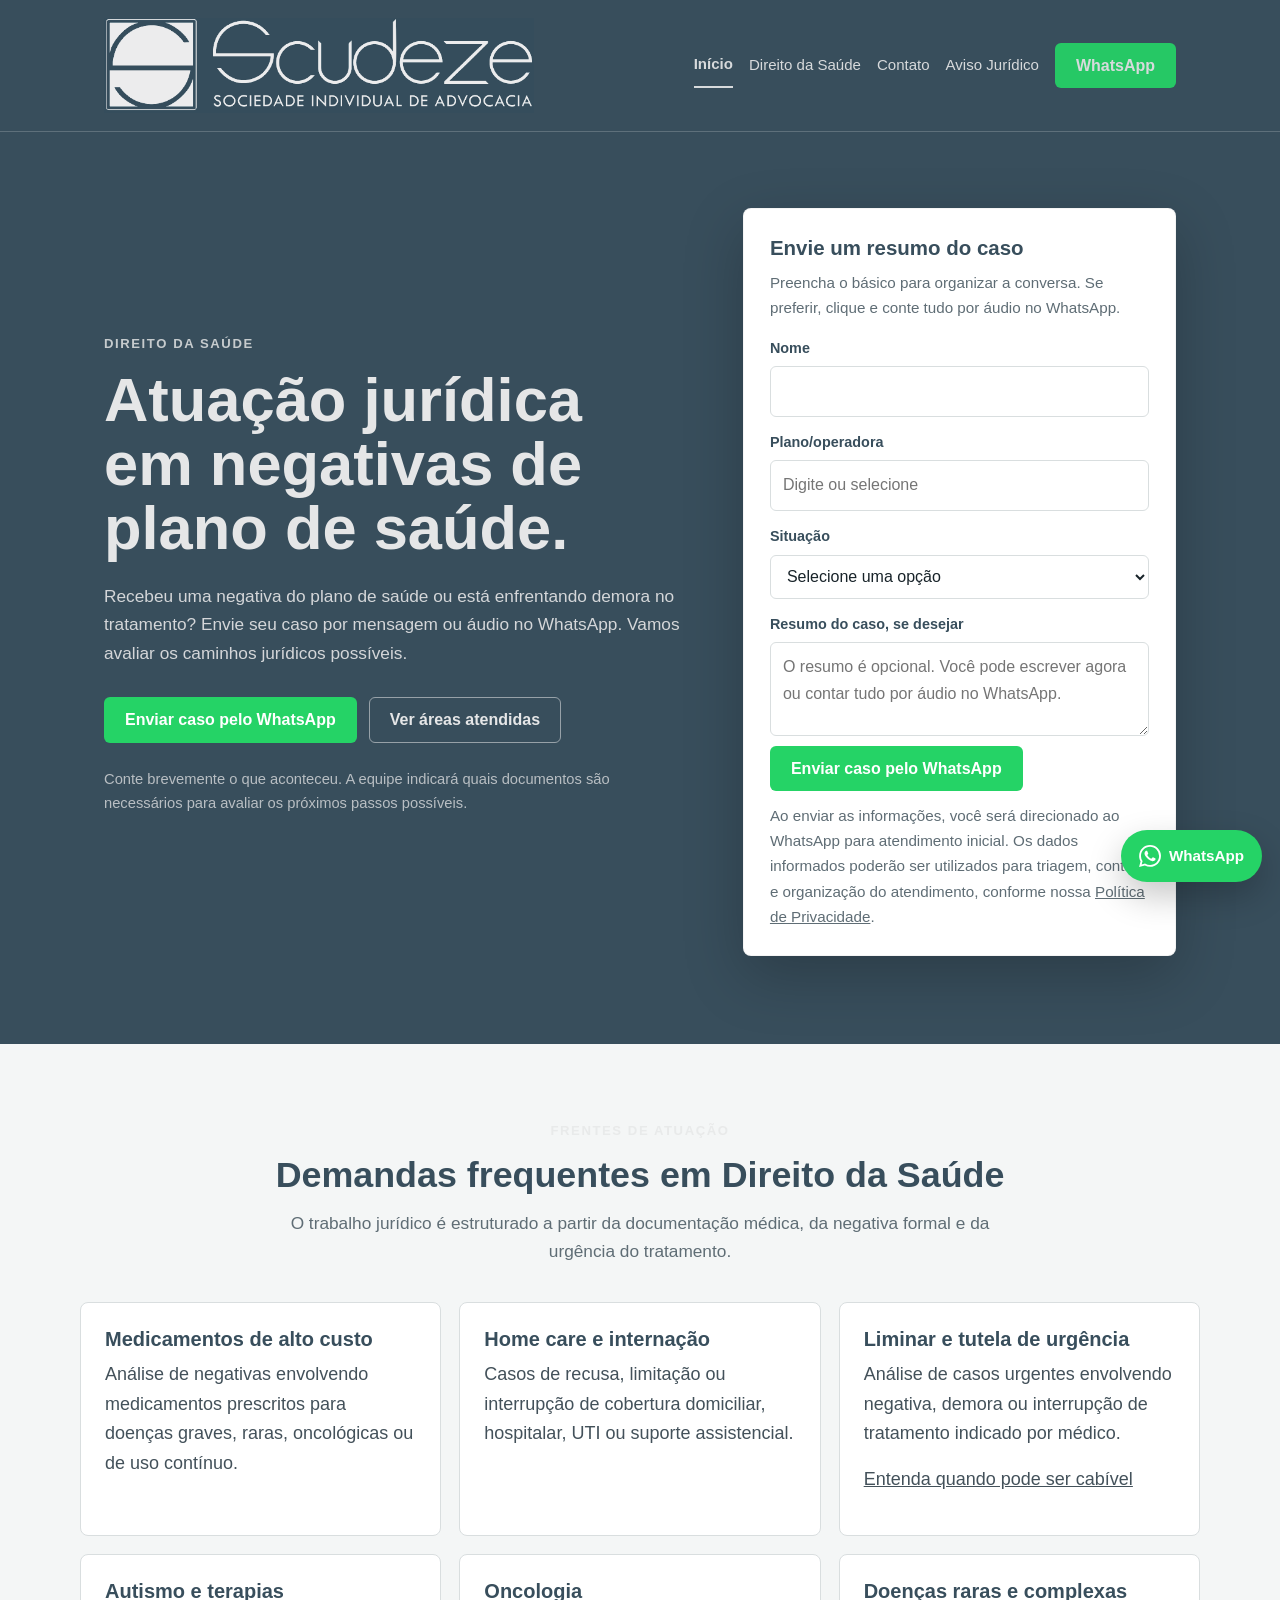
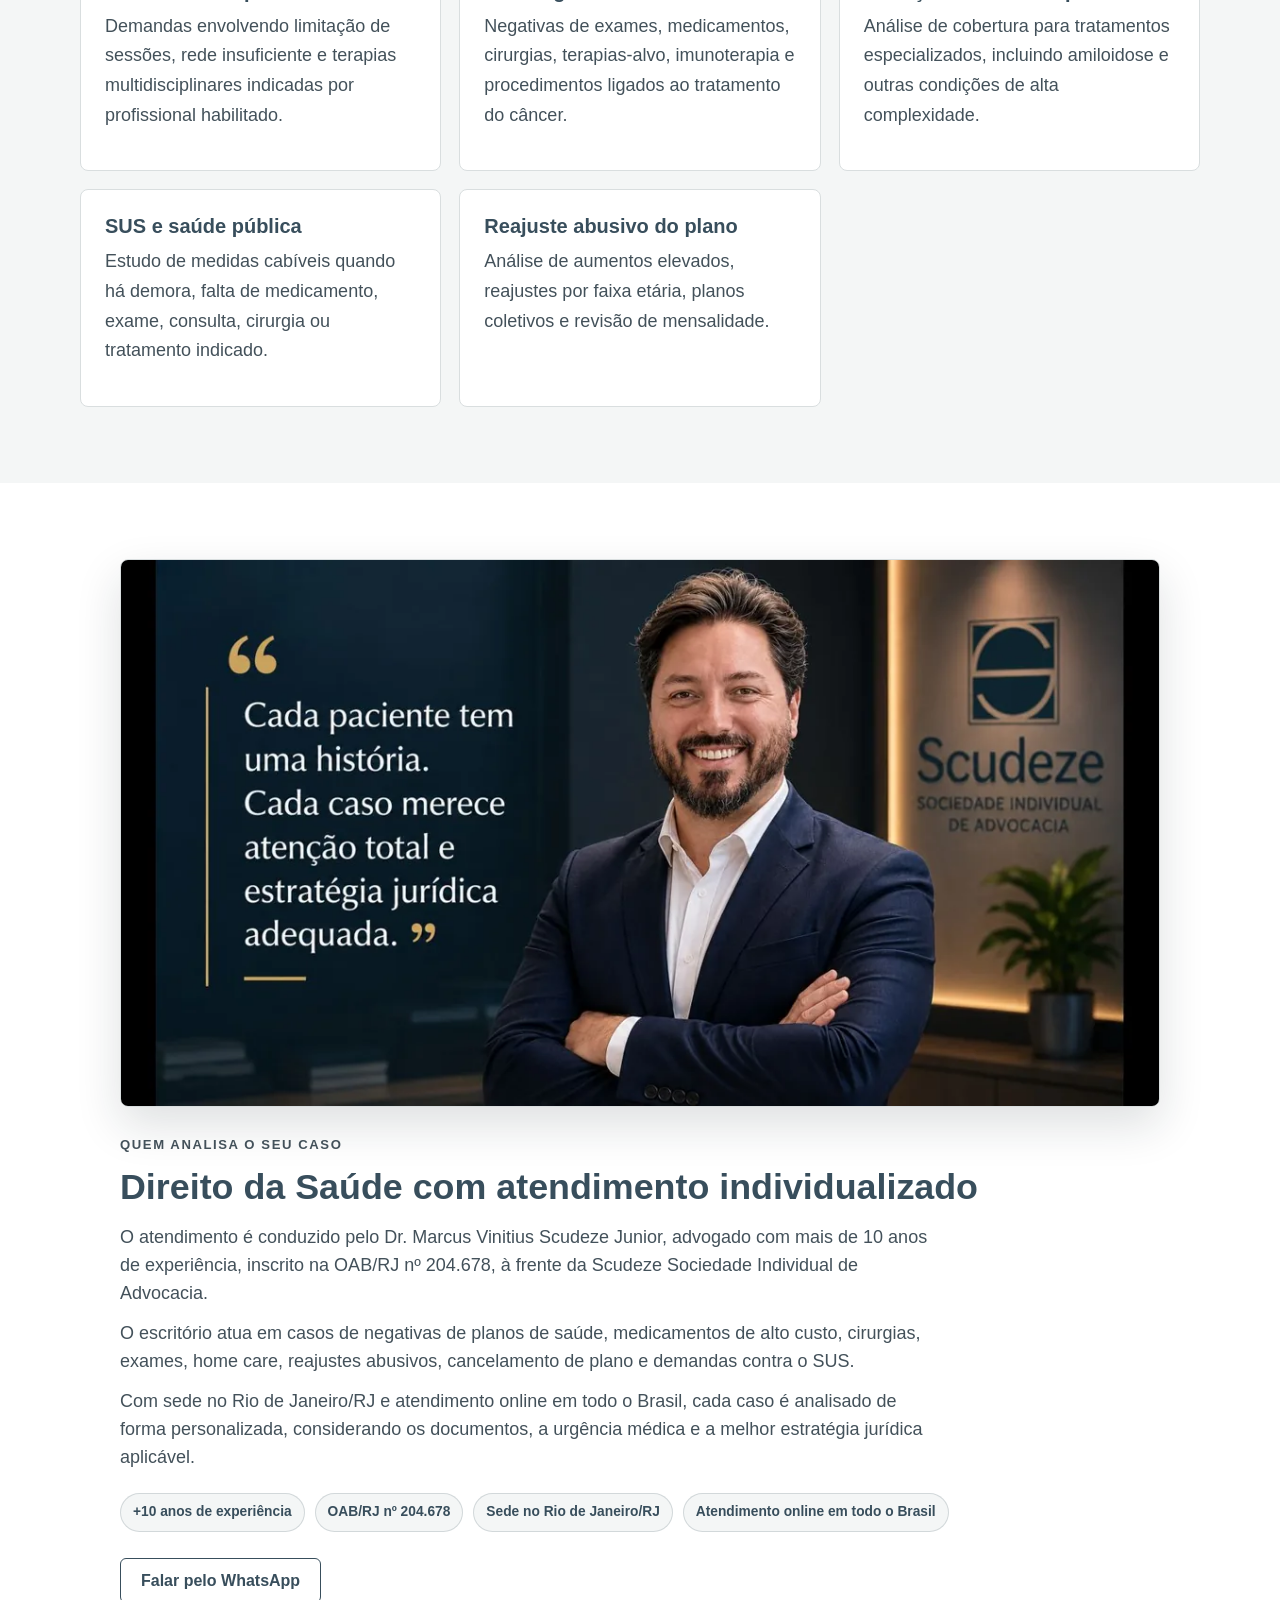
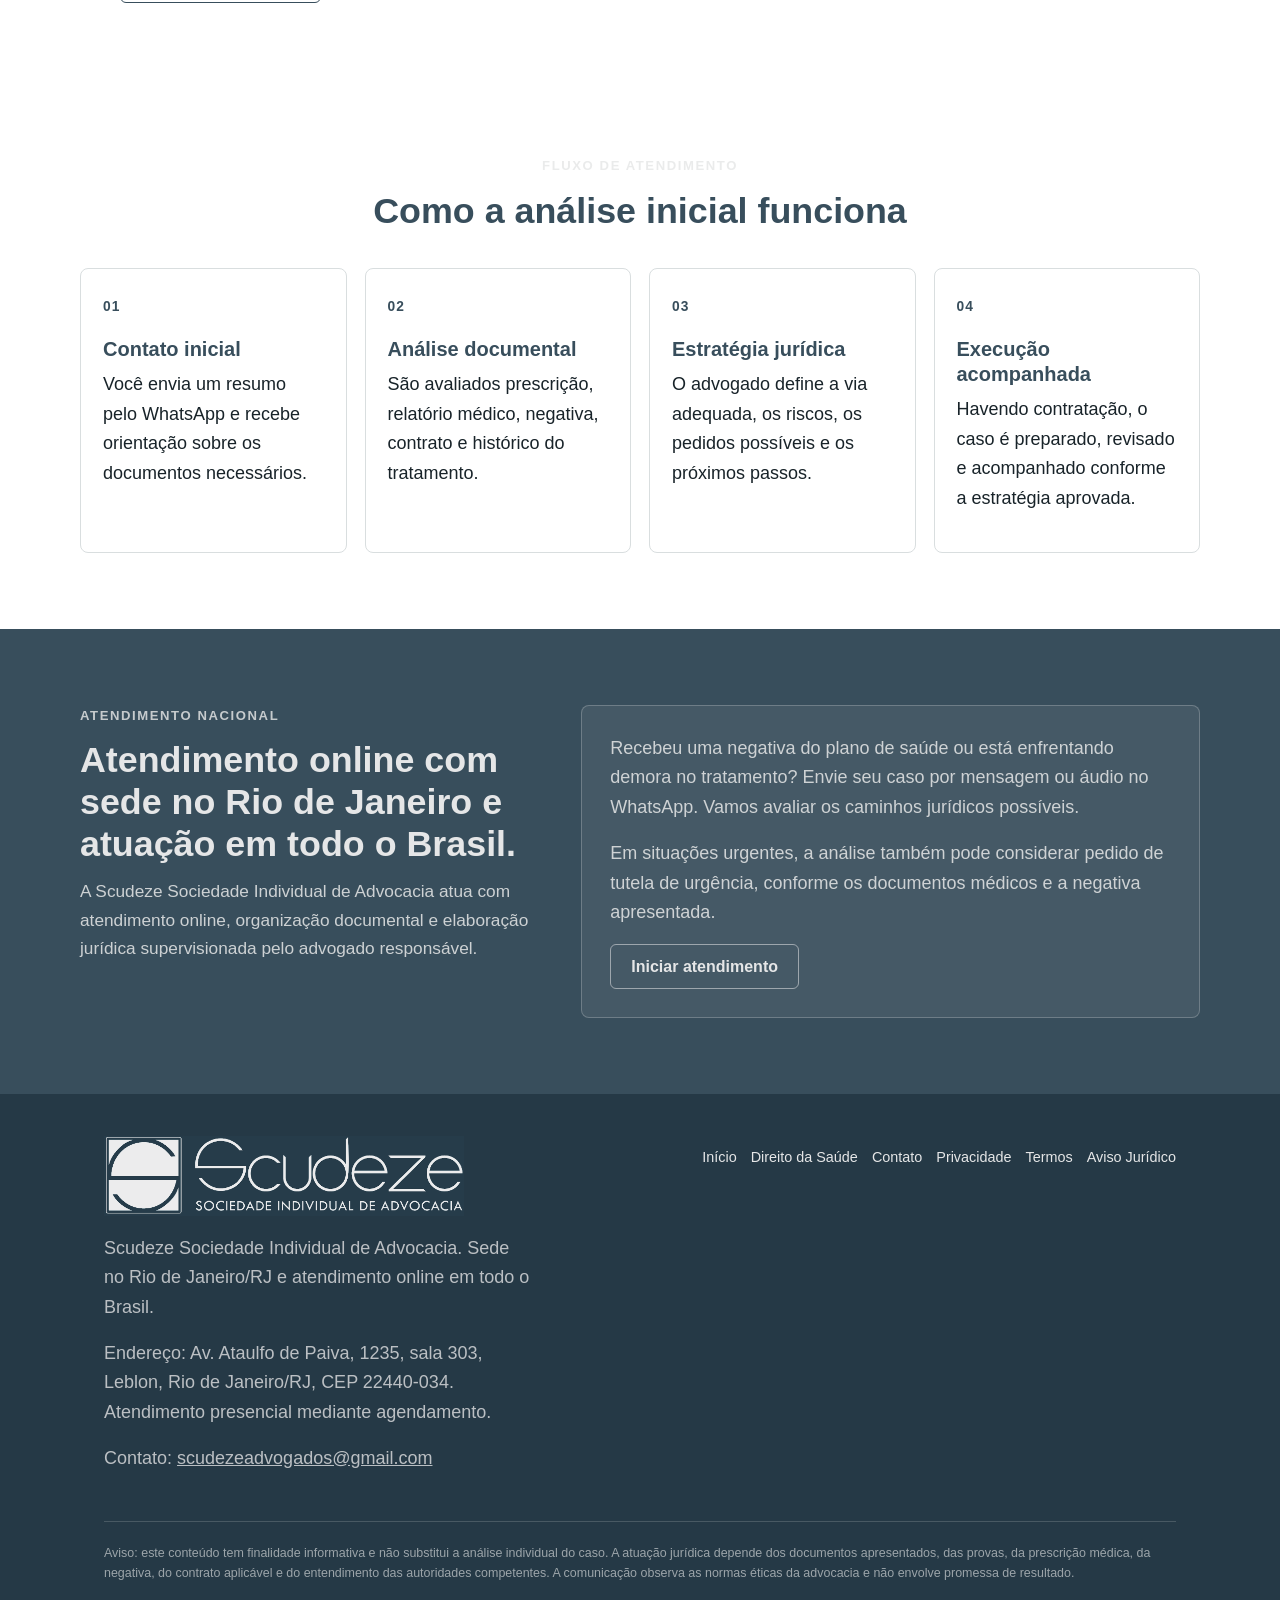
==== commit f04eedab: "feat: add health injunction SEO page" ====
--- a/index.html
+++ b/index.html
@@ -13,7 +13,7 @@
   <meta property="og:url" content="https://scudezeadvogados.com.br/" />
   <meta property="og:image" content="https://scudezeadvogados.com.br/assets/logo-scudeze-transparente.png" />
   <meta name="twitter:card" content="summary_large_image" />
-  <!-- Meta Domain Verification: inserir aqui a meta tag oficial quando a Meta fornecer o código. -->
+  <meta name="facebook-domain-verification" content="jz3mxbm9bqqvq1p4tjvve6ar2zby88" />
   <link rel="preload" href="assets/logo-scudeze-transparente.png" as="image" />
   <link rel="preload" href="assets/styles.css" as="style" />
   <link rel="stylesheet" href="assets/styles.css" />
@@ -153,6 +153,11 @@
             <p>Casos de recusa, limitação ou interrupção de cobertura domiciliar, hospitalar, UTI ou suporte assistencial.</p>
           </article>
           <article class="card">
+            <h3>Liminar e tutela de urgência</h3>
+            <p>Análise de casos urgentes envolvendo negativa, demora ou interrupção de tratamento indicado por médico.</p>
+            <p><a href="liminar-plano-de-saude.html">Entenda quando pode ser cabível</a></p>
+          </article>
+          <article class="card">
             <h3>Autismo e terapias</h3>
             <p>Demandas envolvendo limitação de sessões, rede insuficiente e terapias multidisciplinares indicadas por profissional habilitado.</p>
           </article>
@@ -259,6 +264,10 @@
             Recebeu uma negativa do plano de saúde ou está enfrentando demora no
             tratamento? Envie seu caso por mensagem ou áudio no WhatsApp. Vamos
             avaliar os caminhos jurídicos possíveis.
+          </p>
+          <p>
+            Em situações urgentes, a análise também pode considerar pedido de tutela
+            de urgência, conforme os documentos médicos e a negativa apresentada.
           </p>
           <a class="button-light" href="contato.html">Iniciar atendimento</a>
         </div>
--- a/assets/styles.css
+++ b/assets/styles.css
@@ -483,6 +483,29 @@
   padding-left: 1.2rem;
 }
 
+.faq-list {
+  display: grid;
+  gap: 18px;
+}
+
+.faq-list article {
+  padding: 18px 0;
+  border-top: 1px solid var(--line);
+}
+
+.faq-list article:last-child {
+  border-bottom: 1px solid var(--line);
+}
+
+.faq-list h3 {
+  color: var(--ink);
+  font-size: 1.08rem;
+}
+
+.faq-list p {
+  margin-bottom: 0;
+}
+
 .site-footer {
   background: var(--brand-blue-dark);
   color: rgba(229, 230, 231, .78);
--- a/assets/styles.css
+++ b/assets/styles.css
@@ -483,6 +483,29 @@
   padding-left: 1.2rem;
 }
 
+.faq-list {
+  display: grid;
+  gap: 18px;
+}
+
+.faq-list article {
+  padding: 18px 0;
+  border-top: 1px solid var(--line);
+}
+
+.faq-list article:last-child {
+  border-bottom: 1px solid var(--line);
+}
+
+.faq-list h3 {
+  color: var(--ink);
+  font-size: 1.08rem;
+}
+
+.faq-list p {
+  margin-bottom: 0;
+}
+
 .site-footer {
   background: var(--brand-blue-dark);
   color: rgba(229, 230, 231, .78);
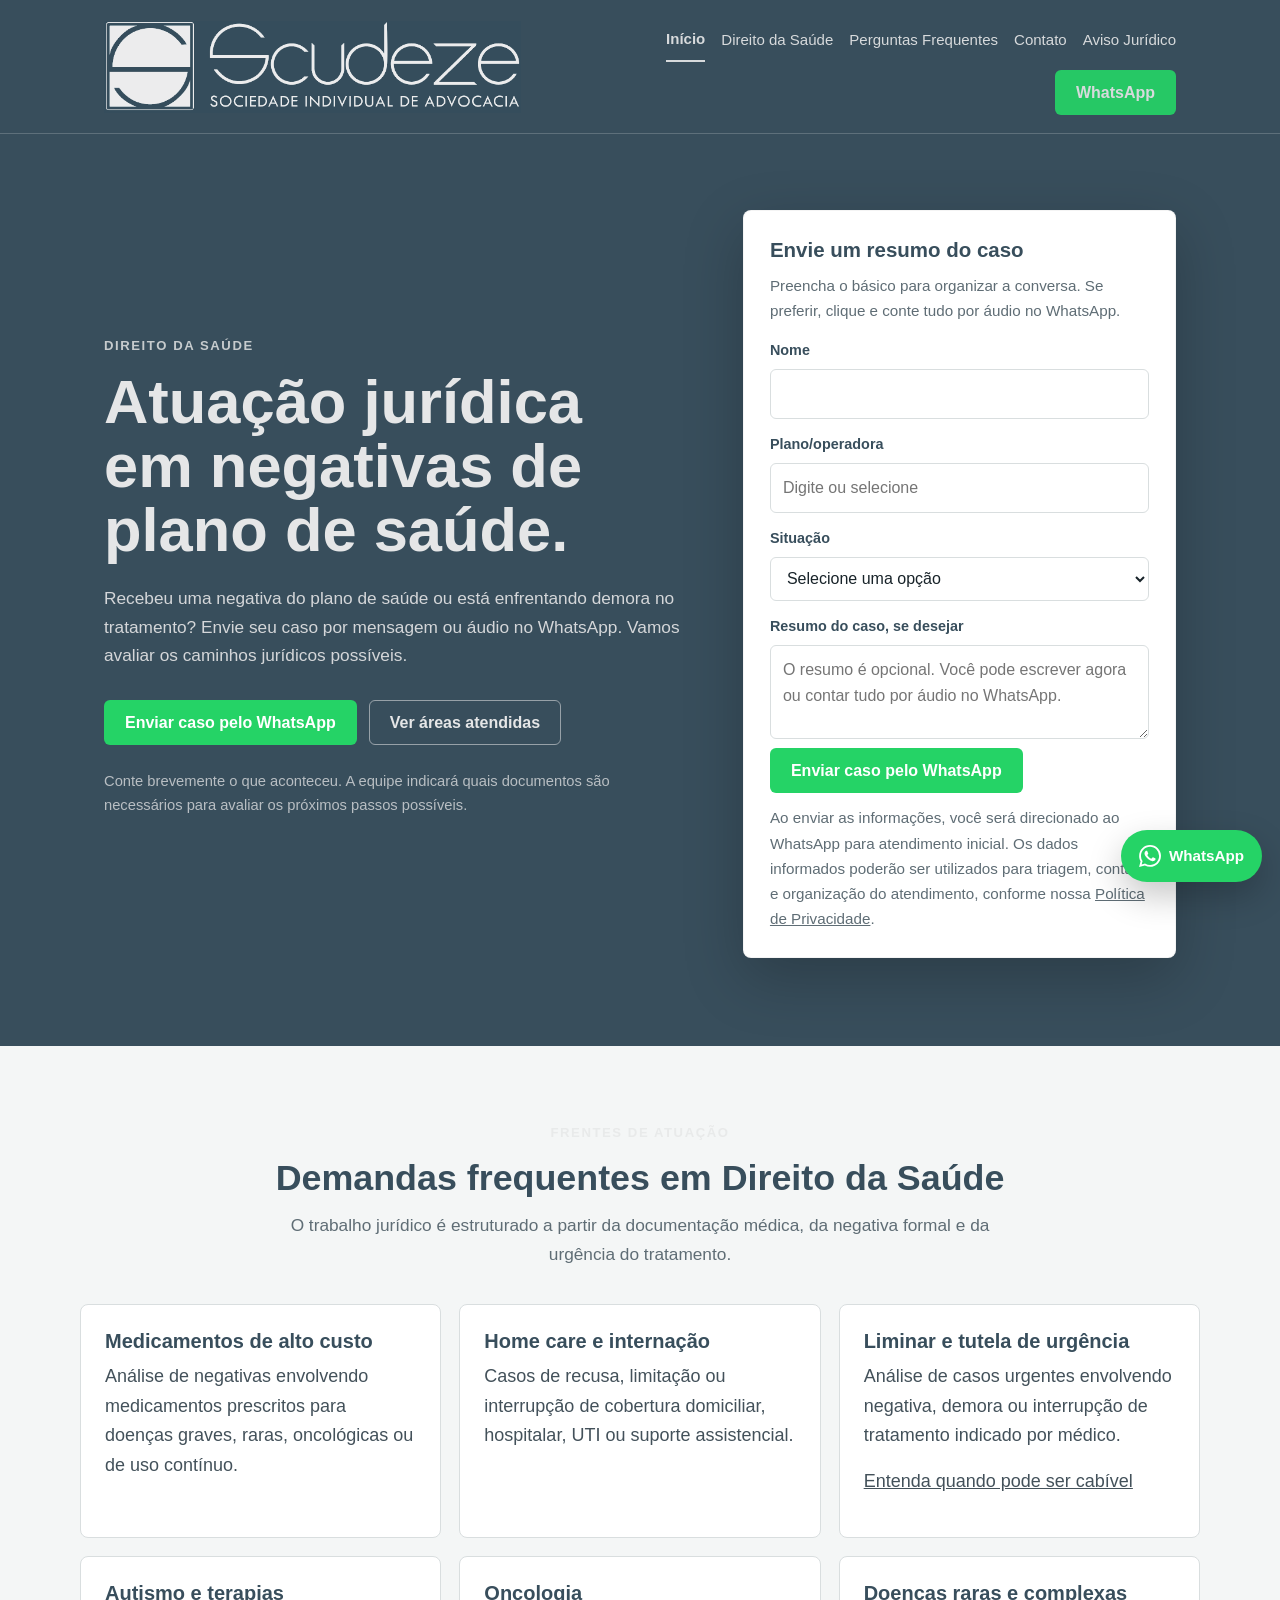
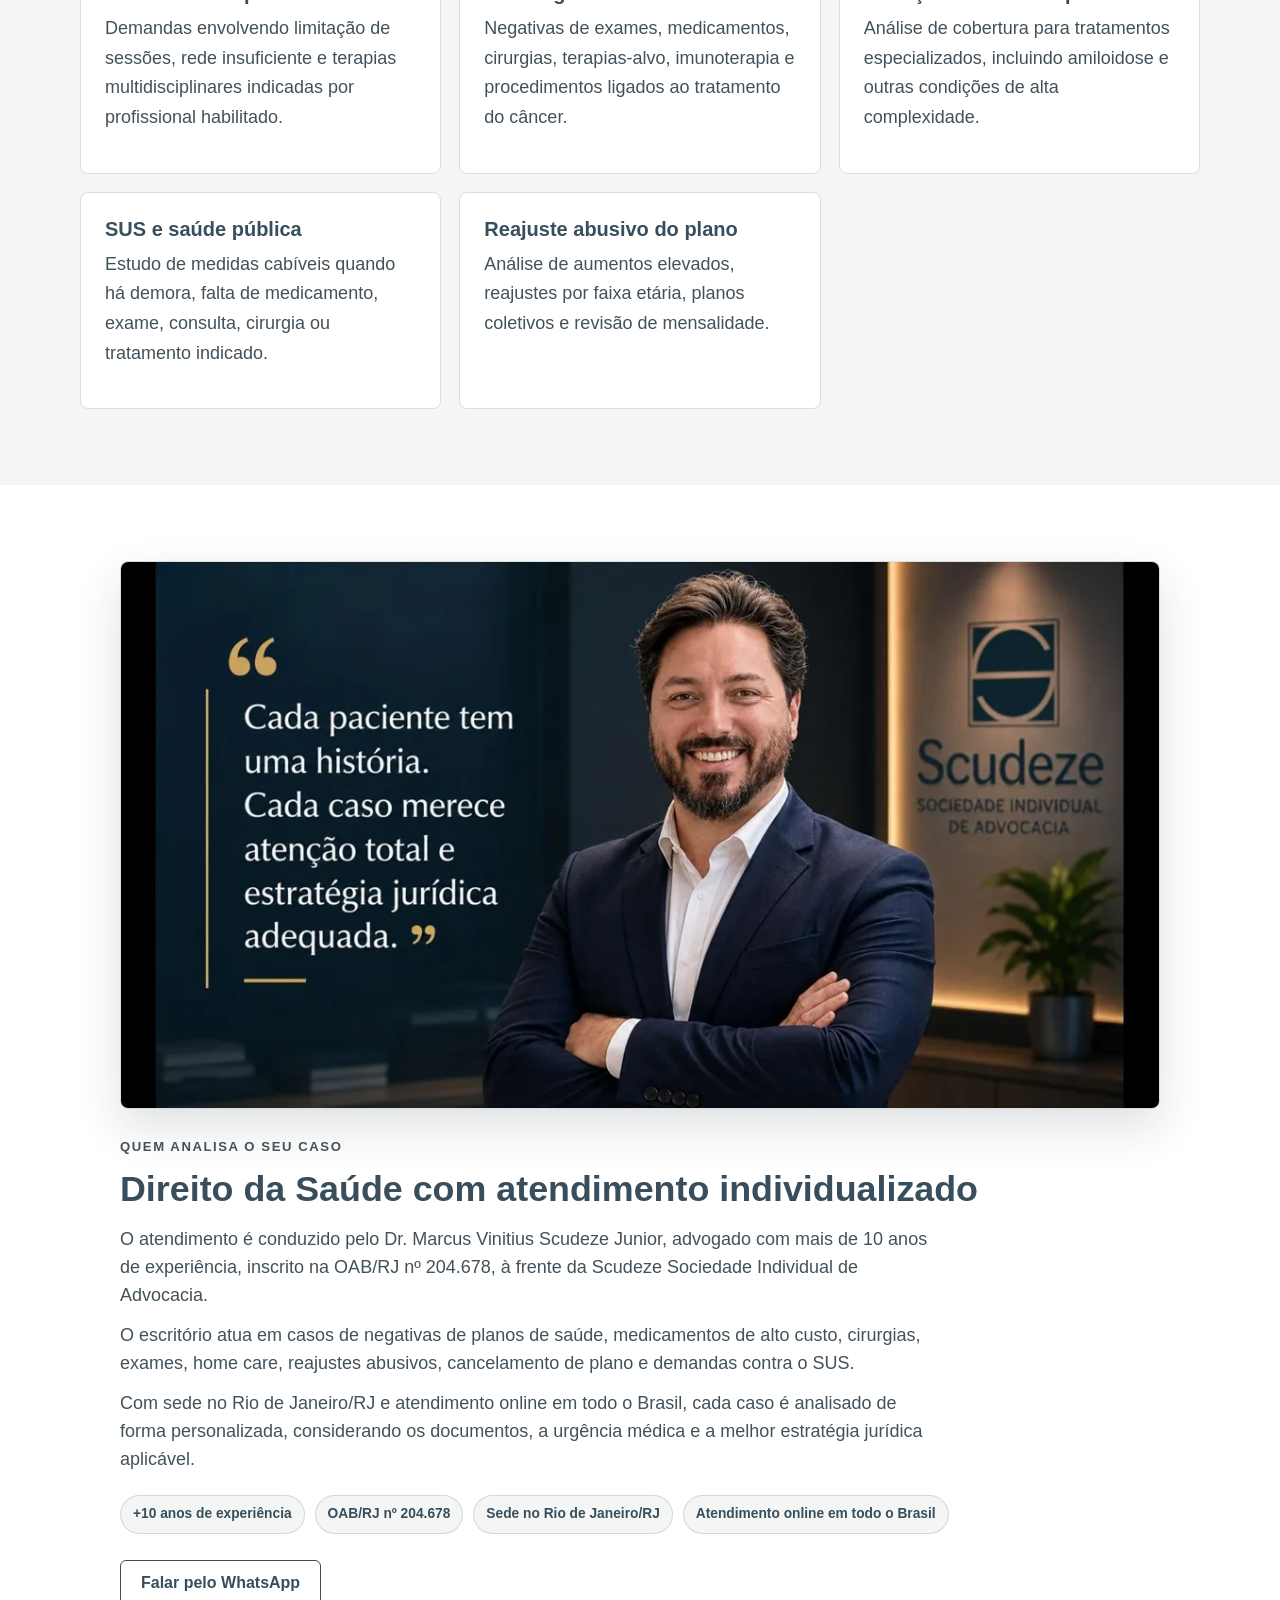
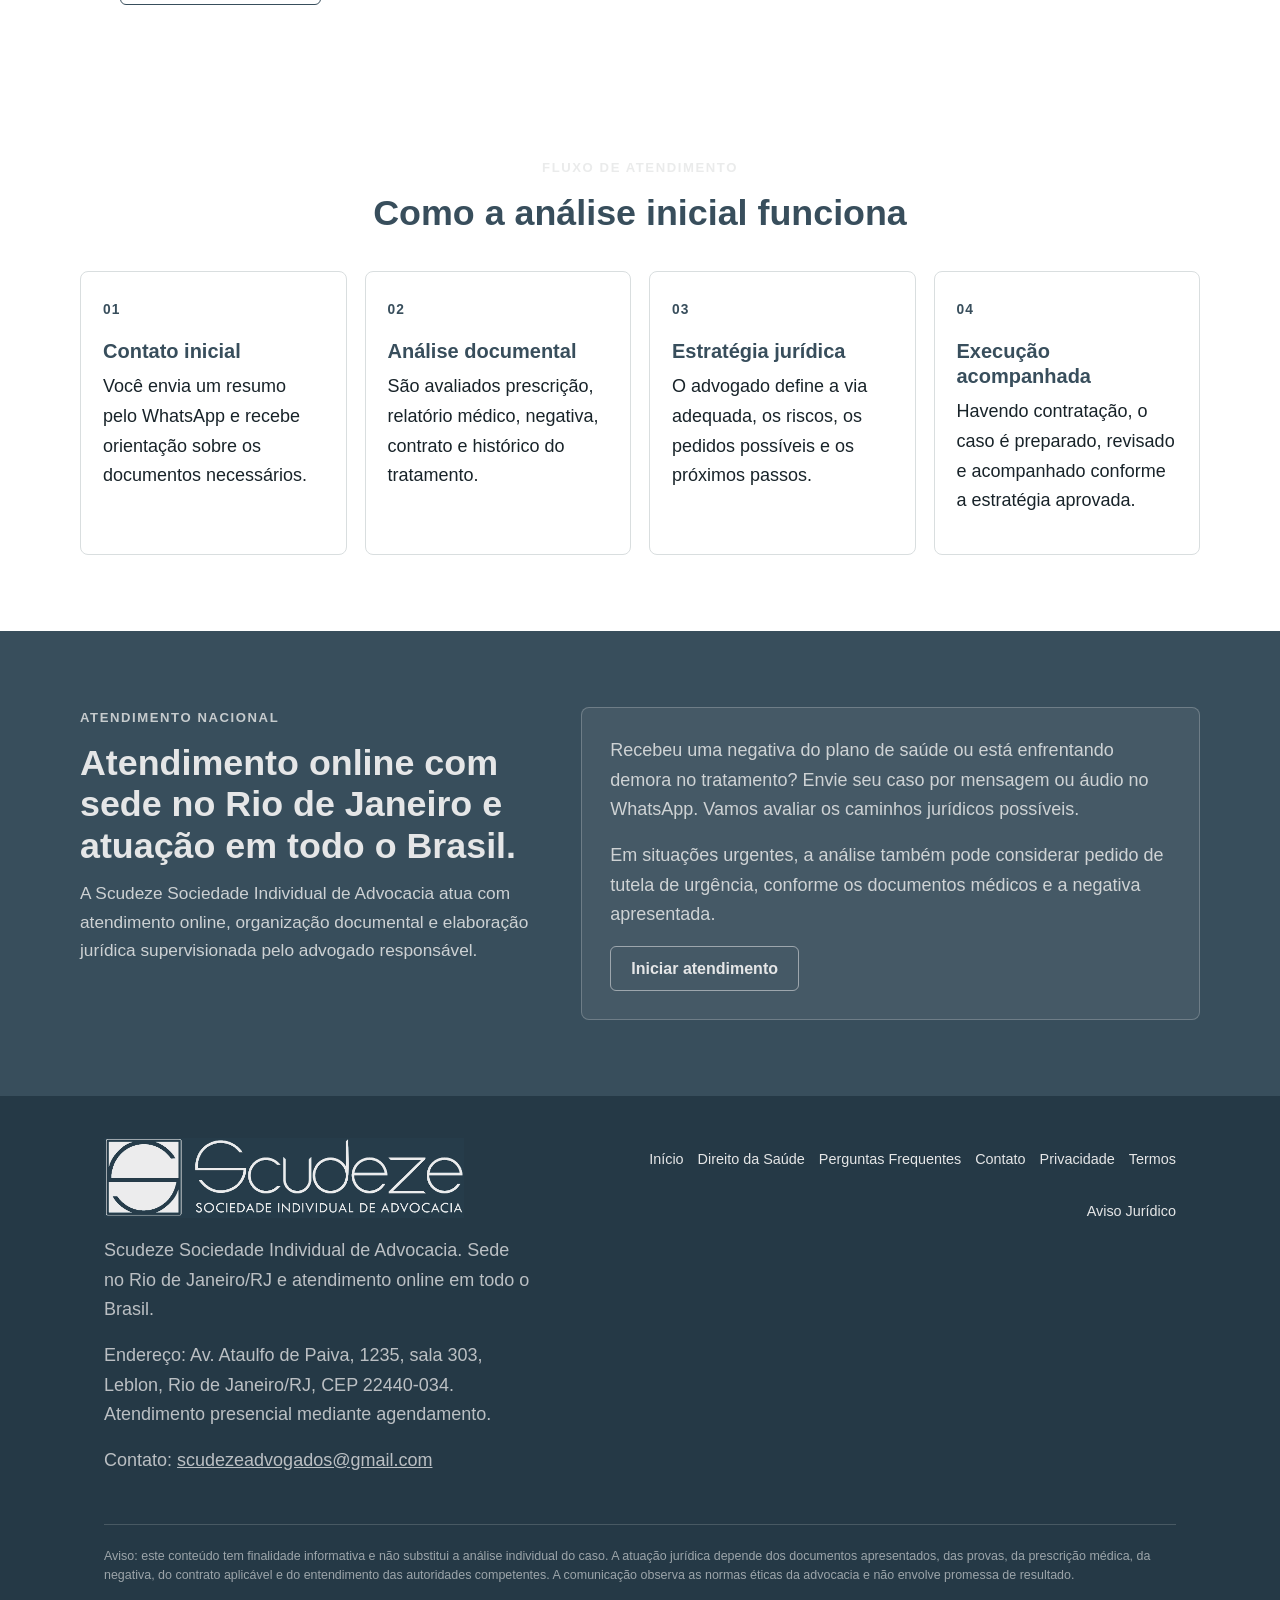
==== commit 5741c09a: "Add health FAQ page and GA4 lead events" ====
--- a/index.html
+++ b/index.html
@@ -14,6 +14,13 @@
   <meta property="og:image" content="https://scudezeadvogados.com.br/assets/logo-scudeze-transparente.png" />
   <meta name="twitter:card" content="summary_large_image" />
   <meta name="facebook-domain-verification" content="jz3mxbm9bqqvq1p4tjvve6ar2zby88" />
+  <script async src="https://www.googletagmanager.com/gtag/js?id=G-PPD73X99D3"></script>
+  <script>
+    window.dataLayer = window.dataLayer || [];
+    function gtag(){dataLayer.push(arguments);}
+    gtag("js", new Date());
+    gtag("config", "G-PPD73X99D3");
+  </script>
   <link rel="preload" href="assets/logo-scudeze-transparente.png" as="image" />
   <link rel="preload" href="assets/styles.css" as="style" />
   <link rel="stylesheet" href="assets/styles.css" />
@@ -56,6 +63,7 @@
       <nav class="site-nav" role="navigation" aria-label="Menu principal">
         <a href="index.html" class="active" aria-current="page">Início</a>
         <a href="direito-da-saude.html">Direito da Saúde</a>
+        <a href="perguntas-frequentes.html">Perguntas Frequentes</a>
         <a href="contato.html">Contato</a>
         <a href="aviso-juridico.html">Aviso Jurídico</a>
         <a class="nav-cta" href="#" onclick="sendTopic(event, 'uma questão de Direito da Saúde')" aria-label="Falar pelo WhatsApp">WhatsApp</a>
@@ -286,6 +294,7 @@
       <nav class="footer-links" aria-label="Links do rodapé">
         <a href="index.html">Início</a>
         <a href="direito-da-saude.html">Direito da Saúde</a>
+        <a href="perguntas-frequentes.html">Perguntas Frequentes</a>
         <a href="contato.html">Contato</a>
         <a href="politica-de-privacidade.html">Privacidade</a>
         <a href="termos-de-uso.html">Termos</a>
